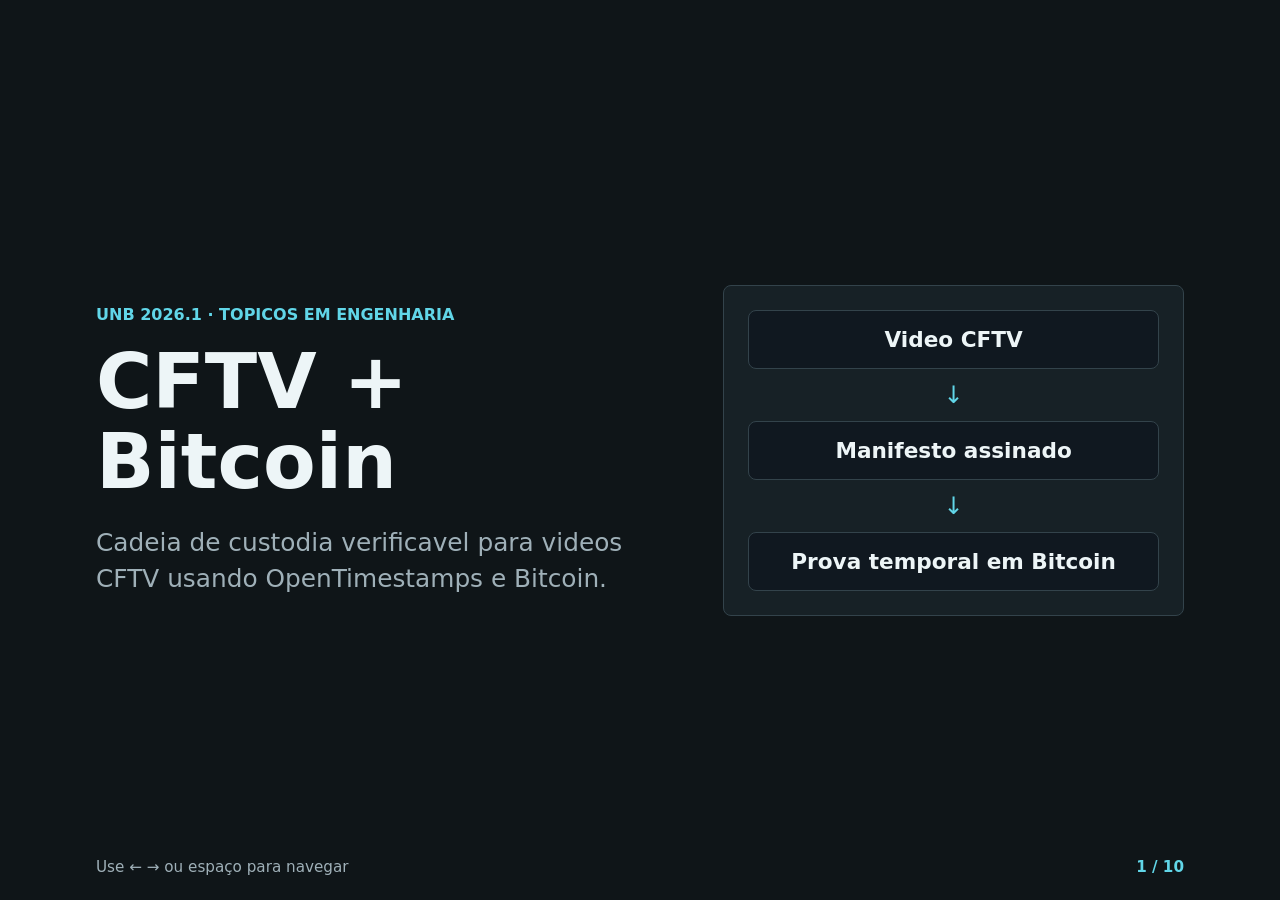
==== slides.html @ 9a1a4d83 "Add recording slide deck" ====
<!doctype html>
<html lang="pt-BR">
  <head>
    <meta charset="utf-8">
    <meta name="viewport" content="width=device-width, initial-scale=1">
    <title>Slides - CFTV + Bitcoin</title>
    <style>
      :root {
        --bg: #0f1518;
        --panel: #172126;
        --ink: #edf5f7;
        --muted: #9fb0b8;
        --line: #33434b;
        --blue: #69a7ff;
        --cyan: #61d6e8;
        --green: #7ee0a3;
        --amber: #f0b35a;
      }

      * {
        box-sizing: border-box;
      }

      body {
        background: var(--bg);
        color: var(--ink);
        font-family: Inter, ui-sans-serif, system-ui, -apple-system, BlinkMacSystemFont, "Segoe UI", sans-serif;
        margin: 0;
        overflow: hidden;
      }

      .deck {
        height: 100svh;
        position: relative;
        width: 100vw;
      }

      .slide {
        display: none;
        height: 100%;
        padding: 5rem 6rem;
        position: absolute;
        width: 100%;
      }

      .slide.active {
        display: grid;
      }

      .title-slide,
      .split-slide {
        align-items: center;
        grid-template-columns: 1.1fr 0.9fr;
        gap: 4rem;
      }

      .content-slide {
        align-content: center;
        gap: 2rem;
      }

      .kicker {
        color: var(--cyan);
        font-size: 1rem;
        font-weight: 800;
        letter-spacing: 0;
        margin: 0 0 1rem;
        text-transform: uppercase;
      }

      h1,
      h2 {
        line-height: 1.05;
        margin: 0;
        overflow-wrap: break-word;
      }

      h1 {
        font-size: 4.8rem;
        max-width: 11ch;
      }

      h2 {
        font-size: 4rem;
        max-width: 13ch;
      }

      p {
        color: var(--muted);
        font-size: 1.55rem;
        line-height: 1.45;
        margin: 1.4rem 0 0;
        max-width: 820px;
      }

      ul {
        display: grid;
        gap: 1rem;
        list-style: none;
        margin: 2rem 0 0;
        max-width: 900px;
        padding: 0;
      }

      li {
        border-left: 5px solid var(--cyan);
        color: var(--ink);
        font-size: 1.7rem;
        line-height: 1.28;
        padding-left: 1rem;
      }

      code {
        background: #101820;
        border: 1px solid var(--line);
        border-radius: 6px;
        color: var(--green);
        padding: 0.1rem 0.35rem;
      }

      .panel {
        background: var(--panel);
        border: 1px solid var(--line);
        border-radius: 8px;
        padding: 1.5rem;
      }

      .diagram {
        display: grid;
        gap: 0.75rem;
      }

      .node {
        background: #101820;
        border: 1px solid var(--line);
        border-radius: 8px;
        color: var(--ink);
        font-size: 1.35rem;
        font-weight: 800;
        padding: 1rem;
        text-align: center;
      }

      .arrow {
        color: var(--cyan);
        font-size: 1.5rem;
        text-align: center;
      }

      .result-grid {
        display: grid;
        gap: 1rem;
        grid-template-columns: repeat(2, 1fr);
        margin-top: 2rem;
      }

      .result {
        border: 1px solid var(--line);
        border-radius: 8px;
        padding: 1.2rem;
      }

      .result strong {
        color: var(--green);
        display: block;
        font-size: 1.2rem;
        margin-bottom: 0.4rem;
      }

      .result.fail strong {
        color: #ff8d8d;
      }

      .result span {
        color: var(--muted);
        font-size: 1.15rem;
      }

      .footer {
        align-items: center;
        bottom: 1.5rem;
        color: var(--muted);
        display: flex;
        font-size: 0.95rem;
        justify-content: space-between;
        left: 6rem;
        position: absolute;
        right: 6rem;
      }

      .progress {
        color: var(--cyan);
        font-weight: 800;
      }

      .hint {
        color: var(--muted);
      }

      @media (max-width: 900px) {
        .slide {
          padding: 3rem 1.5rem;
        }

        .title-slide,
        .split-slide {
          grid-template-columns: 1fr;
          gap: 2rem;
        }

        h1 {
          font-size: 3rem;
        }

        h2 {
          font-size: 2.4rem;
        }

        p,
        li {
          font-size: 1.25rem;
        }

        .footer {
          left: 1.5rem;
          right: 1.5rem;
        }
      }
    </style>
  </head>
  <body>
    <main class="deck" aria-live="polite">
      <section class="slide title-slide active">
        <div>
          <p class="kicker">UnB 2026.1 · Topicos em Engenharia</p>
          <h1>CFTV + Bitcoin</h1>
          <p>Cadeia de custodia verificavel para videos CFTV usando OpenTimestamps e Bitcoin.</p>
        </div>
        <div class="panel diagram">
          <div class="node">Video CFTV</div>
          <div class="arrow">↓</div>
          <div class="node">Manifesto assinado</div>
          <div class="arrow">↓</div>
          <div class="node">Prova temporal em Bitcoin</div>
        </div>
      </section>

      <section class="slide content-slide">
        <div>
          <p class="kicker">Problema</p>
          <h2>Armazenar video nao prova cadeia de custodia</h2>
          <ul>
            <li>CFTV pode ser usado como evidencia em auditorias e pericias.</li>
            <li>Armazenamento centralizado depende de confiar no operador.</li>
            <li>O video pode ser contestado por alteracao, remocao ou reordenacao.</li>
          </ul>
        </div>
      </section>

      <section class="slide split-slide">
        <div>
          <p class="kicker">Ideia central</p>
          <h2>Bitcoin como timestamp, nao como banco de dados</h2>
          <p>O video permanece off-chain. A blockchain recebe apenas uma prova temporal de um compromisso criptografico do pacote.</p>
        </div>
        <div class="panel diagram">
          <div class="node">Video privado</div>
          <div class="arrow">→</div>
          <div class="node">Hash do manifesto</div>
          <div class="arrow">→</div>
          <div class="node">OpenTimestamps</div>
          <div class="arrow">→</div>
          <div class="node">Bitcoin</div>
        </div>
      </section>

      <section class="slide split-slide">
        <div>
          <p class="kicker">Arquitetura</p>
          <h2>Fluxo do pacote verificavel</h2>
          <p>O pacote combina hashes, sequencia temporal, assinatura digital e prova <code>.ots</code>.</p>
        </div>
        <div class="panel diagram">
          <div class="node">Segmentador</div>
          <div class="node">Hashes SHA-256</div>
          <div class="node">Manifesto</div>
          <div class="node">Assinatura RSA</div>
          <div class="node">Verificador</div>
        </div>
      </section>

      <section class="slide content-slide">
        <div>
          <p class="kicker">OpenTimestamps</p>
          <h2>Prova de existencia temporal</h2>
          <ul>
            <li>Gera prova <code>.ots</code> para o manifesto.</li>
            <li>Agrega compromissos criptograficos.</li>
            <li>Ancora a prova em bloco Bitcoin.</li>
            <li>Permite verificacao posterior por terceiro independente.</li>
          </ul>
        </div>
      </section>

      <section class="slide content-slide">
        <div>
          <p class="kicker">Implementacao</p>
          <h2>Protótipo em Python</h2>
          <ul>
            <li><code>segment_video.py</code>: divide o video em segmentos.</li>
            <li><code>create_package.py</code>: gera manifesto e assinatura.</li>
            <li><code>stamp_manifest.py</code>: cria prova OpenTimestamps.</li>
            <li><code>verify_package.py</code>: verifica integridade e adulteracoes.</li>
          </ul>
        </div>
      </section>

      <section class="slide split-slide">
        <div>
          <p class="kicker">Mini calendar local</p>
          <h2>Merkle tree didatica</h2>
          <p>O mini calendar demonstra agregacao por Merkle tree e prova JSON de inclusao. Ele complementa, mas nao substitui, o OpenTimestamps.</p>
        </div>
        <div class="panel diagram">
          <div class="node">Hashes do pacote</div>
          <div class="arrow">↓</div>
          <div class="node">Lote local</div>
          <div class="arrow">↓</div>
          <div class="node">Merkle root</div>
          <div class="arrow">↓</div>
          <div class="node">OP_RETURN no regtest</div>
        </div>
      </section>

      <section class="slide content-slide">
        <div>
          <p class="kicker">Experimentos</p>
          <h2>Pacote integro passa, adulteracoes falham</h2>
          <div class="result-grid">
            <div class="result"><strong>INTEGRO</strong><span>Pacote original validado.</span></div>
            <div class="result fail"><strong>INVALIDO</strong><span>Segmento com bytes alterados.</span></div>
            <div class="result fail"><strong>INVALIDO</strong><span>Segmento removido.</span></div>
            <div class="result fail"><strong>INVALIDO</strong><span>Manifesto alterado ou reordenado.</span></div>
          </div>
        </div>
      </section>

      <section class="slide content-slide">
        <div>
          <p class="kicker">Limitacoes</p>
          <h2>O que a prova nao resolve</h2>
          <ul>
            <li>Nao prova que a camera estava fisicamente protegida.</li>
            <li>Nao prova a verdade semantica do conteudo filmado.</li>
            <li>Depende de boa gestao da chave privada do dispositivo.</li>
            <li>A confirmacao final em Bitcoin pode demorar.</li>
          </ul>
        </div>
      </section>

      <section class="slide content-slide">
        <div>
          <p class="kicker">Conclusao</p>
          <h2>Bitcoin como camada publica de confianca minima</h2>
          <p>O projeto demonstra uma cadeia de custodia leve para videos CFTV, com integridade, assinatura, anterioridade temporal e verificacao independente sem armazenar video na blockchain.</p>
          <p><code>cftv.vilarins.cloud</code></p>
        </div>
      </section>
    </main>

    <footer class="footer">
      <span class="hint">Use ← → ou espaço para navegar</span>
      <span class="progress" id="progress">1 / 10</span>
    </footer>

    <script>
      const slides = [...document.querySelectorAll(".slide")];
      const progress = document.querySelector("#progress");
      let current = 0;

      function show(index) {
        current = Math.max(0, Math.min(slides.length - 1, index));
        slides.forEach((slide, slideIndex) => {
          slide.classList.toggle("active", slideIndex === current);
        });
        progress.textContent = `${current + 1} / ${slides.length}`;
      }

      window.addEventListener("keydown", (event) => {
        if (event.key === "ArrowRight" || event.key === " ") show(current + 1);
        if (event.key === "ArrowLeft") show(current - 1);
      });

      window.addEventListener("click", () => show(current + 1));
    </script>
  </body>
</html>
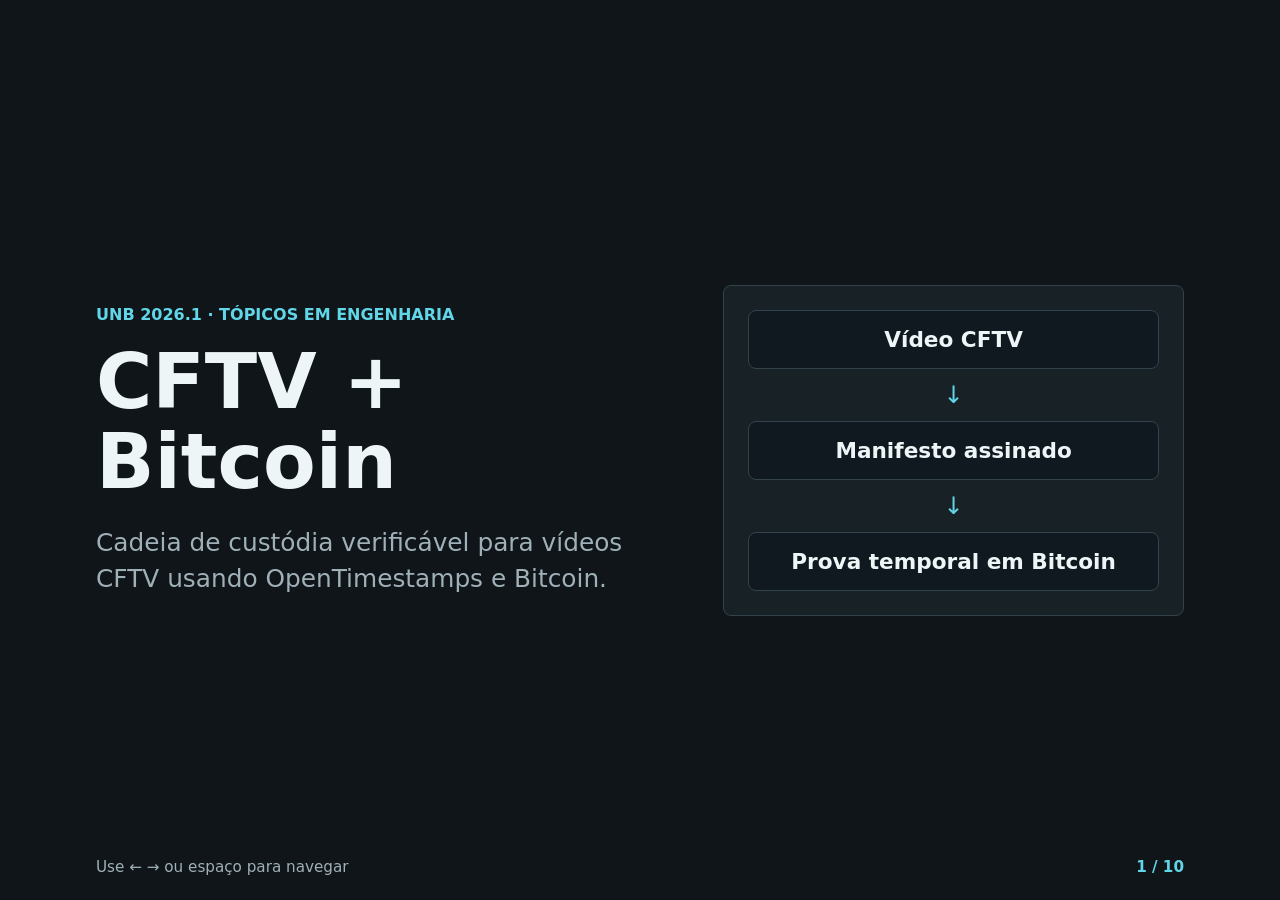
==== commit 051f6d99: "Fix accents in slides" ====
--- a/slides.html
+++ b/slides.html
@@ -232,12 +232,12 @@
     <main class="deck" aria-live="polite">
       <section class="slide title-slide active">
         <div>
-          <p class="kicker">UnB 2026.1 · Topicos em Engenharia</p>
+          <p class="kicker">UnB 2026.1 · Tópicos em Engenharia</p>
           <h1>CFTV + Bitcoin</h1>
-          <p>Cadeia de custodia verificavel para videos CFTV usando OpenTimestamps e Bitcoin.</p>
+          <p>Cadeia de custódia verificável para vídeos CFTV usando OpenTimestamps e Bitcoin.</p>
         </div>
         <div class="panel diagram">
-          <div class="node">Video CFTV</div>
+          <div class="node">Vídeo CFTV</div>
           <div class="arrow">↓</div>
           <div class="node">Manifesto assinado</div>
           <div class="arrow">↓</div>
@@ -248,11 +248,11 @@
       <section class="slide content-slide">
         <div>
           <p class="kicker">Problema</p>
-          <h2>Armazenar video nao prova cadeia de custodia</h2>
+          <h2>Armazenar vídeo não prova cadeia de custódia</h2>
           <ul>
-            <li>CFTV pode ser usado como evidencia em auditorias e pericias.</li>
+            <li>CFTV pode ser usado como evidência em auditorias e perícias.</li>
             <li>Armazenamento centralizado depende de confiar no operador.</li>
-            <li>O video pode ser contestado por alteracao, remocao ou reordenacao.</li>
+            <li>O vídeo pode ser contestado por alteração, remoção ou reordenação.</li>
           </ul>
         </div>
       </section>
@@ -260,11 +260,11 @@
       <section class="slide split-slide">
         <div>
           <p class="kicker">Ideia central</p>
-          <h2>Bitcoin como timestamp, nao como banco de dados</h2>
-          <p>O video permanece off-chain. A blockchain recebe apenas uma prova temporal de um compromisso criptografico do pacote.</p>
+          <h2>Bitcoin como timestamp, não como banco de dados</h2>
+          <p>O vídeo permanece off-chain. A blockchain recebe apenas uma prova temporal de um compromisso criptográfico do pacote.</p>
         </div>
         <div class="panel diagram">
-          <div class="node">Video privado</div>
+          <div class="node">Vídeo privado</div>
           <div class="arrow">→</div>
           <div class="node">Hash do manifesto</div>
           <div class="arrow">→</div>
@@ -277,8 +277,8 @@
       <section class="slide split-slide">
         <div>
           <p class="kicker">Arquitetura</p>
-          <h2>Fluxo do pacote verificavel</h2>
-          <p>O pacote combina hashes, sequencia temporal, assinatura digital e prova <code>.ots</code>.</p>
+          <h2>Fluxo do pacote verificável</h2>
+          <p>O pacote combina hashes, sequência temporal, assinatura digital e prova <code>.ots</code>.</p>
         </div>
         <div class="panel diagram">
           <div class="node">Segmentador</div>
@@ -292,25 +292,25 @@
       <section class="slide content-slide">
         <div>
           <p class="kicker">OpenTimestamps</p>
-          <h2>Prova de existencia temporal</h2>
+          <h2>Prova de existência temporal</h2>
           <ul>
             <li>Gera prova <code>.ots</code> para o manifesto.</li>
-            <li>Agrega compromissos criptograficos.</li>
+            <li>Agrega compromissos criptográficos.</li>
             <li>Ancora a prova em bloco Bitcoin.</li>
-            <li>Permite verificacao posterior por terceiro independente.</li>
+            <li>Permite verificação posterior por terceiro independente.</li>
           </ul>
         </div>
       </section>
 
       <section class="slide content-slide">
         <div>
-          <p class="kicker">Implementacao</p>
+          <p class="kicker">Implementação</p>
           <h2>Protótipo em Python</h2>
           <ul>
-            <li><code>segment_video.py</code>: divide o video em segmentos.</li>
+            <li><code>segment_video.py</code>: divide o vídeo em segmentos.</li>
             <li><code>create_package.py</code>: gera manifesto e assinatura.</li>
             <li><code>stamp_manifest.py</code>: cria prova OpenTimestamps.</li>
-            <li><code>verify_package.py</code>: verifica integridade e adulteracoes.</li>
+            <li><code>verify_package.py</code>: verifica integridade e adulterações.</li>
           </ul>
         </div>
       </section>
@@ -318,8 +318,8 @@
       <section class="slide split-slide">
         <div>
           <p class="kicker">Mini calendar local</p>
-          <h2>Merkle tree didatica</h2>
-          <p>O mini calendar demonstra agregacao por Merkle tree e prova JSON de inclusao. Ele complementa, mas nao substitui, o OpenTimestamps.</p>
+          <h2>Merkle tree didática</h2>
+          <p>O mini calendar demonstra agregação por Merkle tree e prova JSON de inclusão. Ele complementa, mas não substitui, o OpenTimestamps.</p>
         </div>
         <div class="panel diagram">
           <div class="node">Hashes do pacote</div>
@@ -335,34 +335,34 @@
       <section class="slide content-slide">
         <div>
           <p class="kicker">Experimentos</p>
-          <h2>Pacote integro passa, adulteracoes falham</h2>
+          <h2>Pacote íntegro passa, adulterações falham</h2>
           <div class="result-grid">
             <div class="result"><strong>INTEGRO</strong><span>Pacote original validado.</span></div>
-            <div class="result fail"><strong>INVALIDO</strong><span>Segmento com bytes alterados.</span></div>
-            <div class="result fail"><strong>INVALIDO</strong><span>Segmento removido.</span></div>
-            <div class="result fail"><strong>INVALIDO</strong><span>Manifesto alterado ou reordenado.</span></div>
+            <div class="result fail"><strong>INVÁLIDO</strong><span>Segmento com bytes alterados.</span></div>
+            <div class="result fail"><strong>INVÁLIDO</strong><span>Segmento removido.</span></div>
+            <div class="result fail"><strong>INVÁLIDO</strong><span>Manifesto alterado ou reordenado.</span></div>
           </div>
         </div>
       </section>
 
       <section class="slide content-slide">
         <div>
-          <p class="kicker">Limitacoes</p>
-          <h2>O que a prova nao resolve</h2>
+          <p class="kicker">Limitações</p>
+          <h2>O que a prova não resolve</h2>
           <ul>
-            <li>Nao prova que a camera estava fisicamente protegida.</li>
-            <li>Nao prova a verdade semantica do conteudo filmado.</li>
-            <li>Depende de boa gestao da chave privada do dispositivo.</li>
-            <li>A confirmacao final em Bitcoin pode demorar.</li>
+            <li>Não prova que a câmera estava fisicamente protegida.</li>
+            <li>Não prova a verdade semântica do conteúdo filmado.</li>
+            <li>Depende de boa gestão da chave privada do dispositivo.</li>
+            <li>A confirmação final em Bitcoin pode demorar.</li>
           </ul>
         </div>
       </section>
 
       <section class="slide content-slide">
         <div>
-          <p class="kicker">Conclusao</p>
-          <h2>Bitcoin como camada publica de confianca minima</h2>
-          <p>O projeto demonstra uma cadeia de custodia leve para videos CFTV, com integridade, assinatura, anterioridade temporal e verificacao independente sem armazenar video na blockchain.</p>
+          <p class="kicker">Conclusão</p>
+          <h2>Bitcoin como camada pública de confiança mínima</h2>
+          <p>O projeto demonstra uma cadeia de custódia leve para vídeos CFTV, com integridade, assinatura, anterioridade temporal e verificação independente sem armazenar vídeo na blockchain.</p>
           <p><code>cftv.vilarins.cloud</code></p>
         </div>
       </section>
